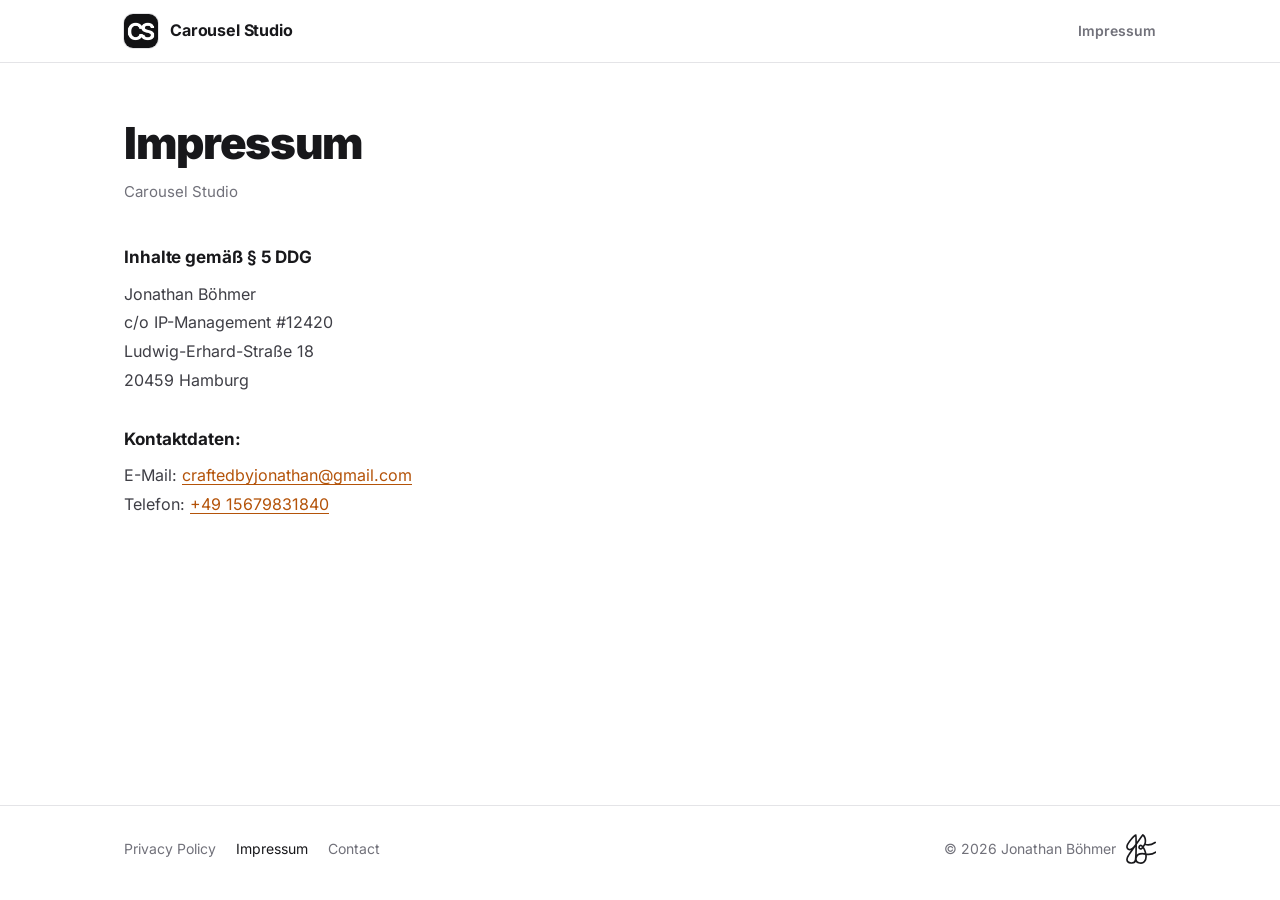
==== carousel-studio/impressum/index.html @ f4ceae3f "Add the Impressum, and encode contact details against address harvesters Co-Authored-By: Claude Opus" ====
<!doctype html>
<html lang="de">
<head>
  <meta charset="utf-8">
  <meta name="viewport" content="width=device-width, initial-scale=1">
  <title>Impressum – Carousel Studio</title>
  <meta name="description" content="Impressum (Angaben gemäß § 5 DDG) für die App Carousel Studio.">
  <meta name="color-scheme" content="light dark">
  <link rel="icon" type="image/png" href="../../assets/favicon-64.png">
  <link rel="apple-touch-icon" href="../../assets/carousel-studio-icon.png">
  <link rel="stylesheet" href="../../assets/site.css">
  <script src="../../assets/contact.js" defer></script>
</head>
<body>
  <header class="site-header">
    <div class="bar">
      <a class="brand" href="../../"><img src="../../assets/carousel-studio-icon.png" alt="" width="34" height="34"><span>Carousel Studio</span></a>
      <span class="section">Impressum</span>
    </div>
  </header>

  <main class="page page-single">
    <div class="hero">
      <h1>Impressum</h1>
      <p class="meta"><span>Carousel Studio</span></p>
    </div>

    <article class="imprint">
      <section aria-labelledby="angaben">
        <h2 id="angaben">Inhalte gemäß § 5 DDG</h2>
        <p>Jonathan Böhmer<br>
        c/o IP-Management #12420<br>
        Ludwig-Erhard-Straße 18<br>
        20459 Hamburg</p>
      </section>

      <section aria-labelledby="kontakt">
        <h2 id="kontakt">Kontaktdaten:</h2>
        <p>E-Mail: <a class="pc" data-k="m" data-v="bW9jLmxpYW1nQG5haHRhbm9qeWJkZXRmYXJj">&#99;&#114;&#97;&#102;&#116;&#101;&#100;&#98;&#121;&#106;&#111;&#110;&#97;&#116;&#104;&#97;&#110;<span class="pc-x" aria-hidden="true">no-spam.</span>&#64;&#103;&#109;&#97;&#105;&#108;&#46;&#99;&#111;&#109;</a><br>
        Telefon: <a class="pc" data-k="t" data-v="MDQ4MTM4OTc2NTE5NCs=">&#43;&#52;&#57;&#32;&#49;&#53;&#54;<span class="pc-x" aria-hidden="true">0000</span>&#55;&#57;&#56;&#51;&#49;&#56;&#52;&#48;</a></p>
      </section>
    </article>
  </main>

  <footer class="site-footer">
    <div class="bar">
      <nav aria-label="Legal">
        <a href="../../carousel-studio/privacy/">Privacy Policy</a>
        <a href="../../carousel-studio/impressum/" aria-current="page">Impressum</a>
        <a class="pc" data-k="m" data-v="bW9jLmxpYW1nQG5haHRhbm9qeWJkZXRmYXJj">Contact</a>
      </nav>
      <div class="maker"><span>© 2026 Jonathan Böhmer</span><svg aria-hidden="true" focusable="false" viewBox="0 0 191 189" fill="none" xmlns="http://www.w3.org/2000/svg">
<path d="M62.8626 66.6207C61.7168 68.2742 60.5823 69.8631 59.4593 71.3875M59.4593 71.3875C42.921 93.8382 28.6163 100.819 18.1163 97.6271C7.6163 94.4348 6.11631 83.1271 6.11631 83.1271C3.11632 59.1271 59.1163 4.12714 61.6164 6.29047C62.7768 7.29461 63.614 33.9391 63.8281 65.1051M59.4593 71.3875C39.4261 100.207 20.1163 128.127 20.1163 128.127C9.61631 145.127 6.47837 148.127 6.11631 158.627C5.11633 187.627 56.6163 192.319 60.1163 163.319C61.9918 147.78 64.0752 101.084 63.8281 65.1051M59.4593 71.3875C60.9141 69.2947 62.3728 67.1971 63.8281 65.1051M63.8281 65.1051C82.3511 38.4791 100.339 12.7619 103.116 9.29044C104.913 7.04449 105.528 5.95827 106.116 6.00174C106.277 6.01364 106.436 6.11007 106.616 6.29044C107.116 6.79044 116.116 11.9348 120.116 27.1271C124.116 42.3195 123.116 48.6271 120.116 59.1271C118.573 64.5296 113.323 74.0352 106.615 81.9916M106.615 81.9916C103.616 91.8195 91.6163 95.8195 86.6163 92.3195C81.6163 88.8195 80.1163 80.3195 86.1163 74.8195C92.1163 69.3195 99.6163 71.3195 106.615 81.9916ZM106.615 81.9916C111.871 88.1657 115.067 95.4644 116.616 99.6271C119.605 107.659 122.902 116.947 124.755 126.604M124.755 126.604C127.862 142.798 127.402 161.819 115.616 174.319C99.9728 190.911 53.4289 184.252 64.1163 148.627C71.5439 123.869 92.6163 120.101 124.755 126.604ZM124.755 126.604C143.116 130.319 159.616 133.819 187.116 114.819M118.028 65.0004C127.975 66.5796 145.616 78.3195 183.616 53.3195" stroke="currentColor" stroke-width="10.5" stroke-linecap="round" stroke-linejoin="round"/>
</svg></div>
    </div>
  </footer>
</body>
</html>
---- assets/site.css ----
/* Carousel Studio – legal pages. Everything is served from this site: no external fonts, scripts
   or images, so a visit sends nothing to anyone but the host. */

@font-face { font-family: Inter; font-style: normal; font-weight: 400; font-display: swap; src: url(fonts/inter-latin-400-normal.woff2) format('woff2'); }
@font-face { font-family: Inter; font-style: normal; font-weight: 600; font-display: swap; src: url(fonts/inter-latin-600-normal.woff2) format('woff2'); }
@font-face { font-family: Inter; font-style: normal; font-weight: 700; font-display: swap; src: url(fonts/inter-latin-700-normal.woff2) format('woff2'); }
@font-face { font-family: Inter; font-style: normal; font-weight: 900; font-display: swap; src: url(fonts/inter-latin-900-normal.woff2) format('woff2'); }

:root {
  --bg: #ffffff;
  --surface: #f6f6f7;
  --text: #18181b;
  --body: #3f3f46;
  --muted: #71717a;
  --rule: #e4e4e7;
  --accent: #b45309;
  --accent-soft: rgba(245, 158, 11, 0.12);
  color-scheme: light;
}
@media (prefers-color-scheme: dark) {
  :root {
    --bg: #121214;
    --surface: #1c1c1f;
    --text: #f4f4f5;
    --body: #d4d4d8;
    --muted: #a1a1aa;
    --rule: #2a2a2e;
    --accent: #ffb900;
    --accent-soft: rgba(255, 185, 0, 0.12);
    color-scheme: dark;
  }
}

* { box-sizing: border-box; }
html { scroll-behavior: smooth; scroll-padding-top: 88px; }
@media (prefers-reduced-motion: reduce) { html { scroll-behavior: auto; } }
body {
  margin: 0;
  background: var(--bg);
  color: var(--body);
  font: 16px/1.7 Inter, -apple-system, BlinkMacSystemFont, "Segoe UI", Roboto, Helvetica, Arial, sans-serif;
  -webkit-text-size-adjust: 100%;
  text-rendering: optimizeLegibility;
  /* The footer stays at the bottom of the window on a short page */
  min-height: 100vh;
  display: flex;
  flex-direction: column;
}
body > main { flex: 1 0 auto; width: 100%; }
a { color: var(--accent); text-underline-offset: 3px; }
/* Contact details: the decoy inside them (see contact.js) never shows */
.pc-x { display: none !important; }
a:focus-visible { outline: 2px solid var(--accent); outline-offset: 3px; border-radius: 4px; }

/* Header: the app's mark and name */
.site-header {
  position: sticky; top: 0; z-index: 10;
  background: color-mix(in srgb, var(--bg) 92%, transparent);
  backdrop-filter: saturate(1.4) blur(10px);
  -webkit-backdrop-filter: saturate(1.4) blur(10px);
  border-bottom: 1px solid var(--rule);
}
.site-header .bar { max-width: 1080px; margin: 0 auto; padding: 14px 24px; display: flex; align-items: center; justify-content: space-between; gap: 16px; }
.brand { display: inline-flex; align-items: center; gap: 12px; color: var(--text); text-decoration: none; font-weight: 700; letter-spacing: -0.01em; }
.brand img { width: 34px; height: 34px; border-radius: 9px; box-shadow: 0 0 0 1px var(--rule); }
.site-header .section { color: var(--muted); font-size: 0.875rem; font-weight: 600; }

/* Page layout: contents beside the text on wide screens, above it on narrow ones */
.page { max-width: 1080px; margin: 0 auto; padding: 56px 24px 80px; display: grid; grid-template-columns: 260px minmax(0, 1fr); gap: 64px; align-content: start; }
.page > .hero { grid-column: 1 / -1; }
.hero .eyebrow { margin: 0 0 10px; color: var(--accent); font-size: 0.8125rem; font-weight: 700; letter-spacing: 0.08em; text-transform: uppercase; }
.hero h1 { margin: 0; color: var(--text); font-size: 2.75rem; line-height: 1.1; font-weight: 900; letter-spacing: -0.03em; }
.hero .meta { margin: 12px 0 0; color: var(--muted); font-size: 0.9375rem; }
.hero .meta span + span::before { content: "·"; margin: 0 10px; }

.toc { position: sticky; top: 96px; align-self: start; }
.toc summary { margin: 0 0 12px; color: var(--muted); font-size: 0.75rem; font-weight: 700; letter-spacing: 0.08em; text-transform: uppercase; list-style: none; cursor: default; pointer-events: none; }
.toc summary::-webkit-details-marker { display: none; }
.toc ol { list-style: none; margin: 0; padding: 0; counter-reset: toc; }
.toc li { counter-increment: toc; }
.toc a { display: flex; gap: 8px; padding: 5px 0; color: var(--muted); font-size: 0.8125rem; line-height: 1.45; text-decoration: none; }
.toc a::before { content: counter(toc) "."; flex: 0 0 1.75em; font-variant-numeric: tabular-nums; }
.toc a:hover { color: var(--text); }

article { max-width: 680px; min-width: 0; }
article > p:first-child { margin-top: 0; }
section { margin-top: 40px; }
section h2 { display: flex; gap: 0.5em; margin: 0 0 10px; color: var(--text); font-size: 1.0625rem; line-height: 1.45; font-weight: 700; letter-spacing: -0.005em; }
section h2 .num { flex: 0 0 auto; color: var(--accent); font-variant-numeric: tabular-nums; }
p { margin: 0 0 14px; }
section ul { margin: 0 0 14px; padding-left: 1.25em; }
section li { margin: 6px 0; padding-left: 0.25em; }
section li::marker { color: var(--accent); }
p:last-child { margin-bottom: 0; }

.contact-card { margin-top: 48px; padding: 22px 24px; border-radius: 14px; background: var(--surface); border: 1px solid var(--rule); }
.contact-card h2 { margin: 0 0 10px; color: var(--text); font-size: 1rem; font-weight: 700; }
.contact-card .who { margin: 0; color: var(--muted); font-size: 0.9375rem; }
.contact-card .mail { display: inline-block; margin-top: 2px; font-weight: 600; overflow-wrap: anywhere; }
.attribution { margin-top: 24px; color: var(--muted); font-size: 0.8125rem; line-height: 1.6; text-wrap: balance; }

/* A short page without contents (the Impressum): one column */
.page-single { grid-template-columns: minmax(0, 1fr); row-gap: 40px; }
.page-single > article { max-width: 680px; }
.imprint section { margin-top: 32px; }
.imprint section:first-child { margin-top: 0; }
.imprint p { line-height: 1.8; }

/* Footer: the maker's mark */
.site-footer { border-top: 1px solid var(--rule); }
.site-footer .bar { max-width: 1080px; margin: 0 auto; padding: 28px 24px 36px; display: flex; align-items: center; justify-content: space-between; gap: 16px; color: var(--muted); font-size: 0.875rem; }
.site-footer nav { display: flex; gap: 20px; }
.site-footer nav a { color: var(--muted); text-decoration: none; }
.site-footer nav a:hover, .site-footer nav a[aria-current="page"] { color: var(--text); }
.maker { display: inline-flex; align-items: center; gap: 10px; color: var(--text); }
.maker span { color: var(--muted); }
.maker svg { height: 30px; width: auto; }

/* Start page */
.home { max-width: 680px; margin: 0 auto; padding: 72px 24px 96px; }
.home .app { display: flex; align-items: center; gap: 18px; }
.home .app img { width: 72px; height: 72px; border-radius: 18px; box-shadow: 0 0 0 1px var(--rule), 0 12px 30px -12px rgba(0, 0, 0, 0.35); }
.home h1 { margin: 0; color: var(--text); font-size: 2.25rem; line-height: 1.1; font-weight: 900; letter-spacing: -0.03em; }
.home .tagline { margin: 6px 0 0; color: var(--muted); }
.links { list-style: none; margin: 48px 0 0; padding: 0; border-top: 1px solid var(--rule); }
.links li { border-bottom: 1px solid var(--rule); }
.links a { display: flex; justify-content: space-between; align-items: center; padding: 18px 2px; color: var(--text); font-weight: 600; text-decoration: none; }
.links a::after { content: "›"; color: var(--muted); font-size: 1.25rem; line-height: 1; }
.links a:hover { color: var(--accent); }

@media (max-width: 860px) {
  .page { grid-template-columns: minmax(0, 1fr); gap: 28px; padding-top: 40px; }
  .toc { position: static; border-radius: 14px; background: var(--surface); border: 1px solid var(--rule); }
  .toc summary { margin: 0; padding: 14px 18px; display: flex; justify-content: space-between; align-items: center; pointer-events: auto; cursor: pointer; color: var(--text); }
  .toc summary::after { content: "›"; font-size: 1.25rem; line-height: 1; color: var(--muted); transform: rotate(90deg); transition: transform 0.2s; }
  .toc details:not([open]) summary::after { transform: rotate(0deg); }
  .toc ol { padding: 0 18px 14px; }
  .hero h1 { font-size: 2.125rem; }
  body { font-size: 15.5px; }
}
@media (max-width: 480px) {
  .site-header .bar, .page, .site-footer .bar, .home { padding-left: 20px; padding-right: 20px; }
  .site-header .section { display: none; }
  .page { padding-bottom: 56px; }
  /* Footer on a phone: a centred sign-off – the maker's mark, the copyright, then the links */
  .site-footer .bar { flex-direction: column-reverse; align-items: center; gap: 18px; padding-top: 32px; padding-bottom: 40px; text-align: center; }
  .maker { flex-direction: column-reverse; gap: 10px; }
  .maker svg { height: 40px; }
  .site-footer nav { gap: 24px; }
}
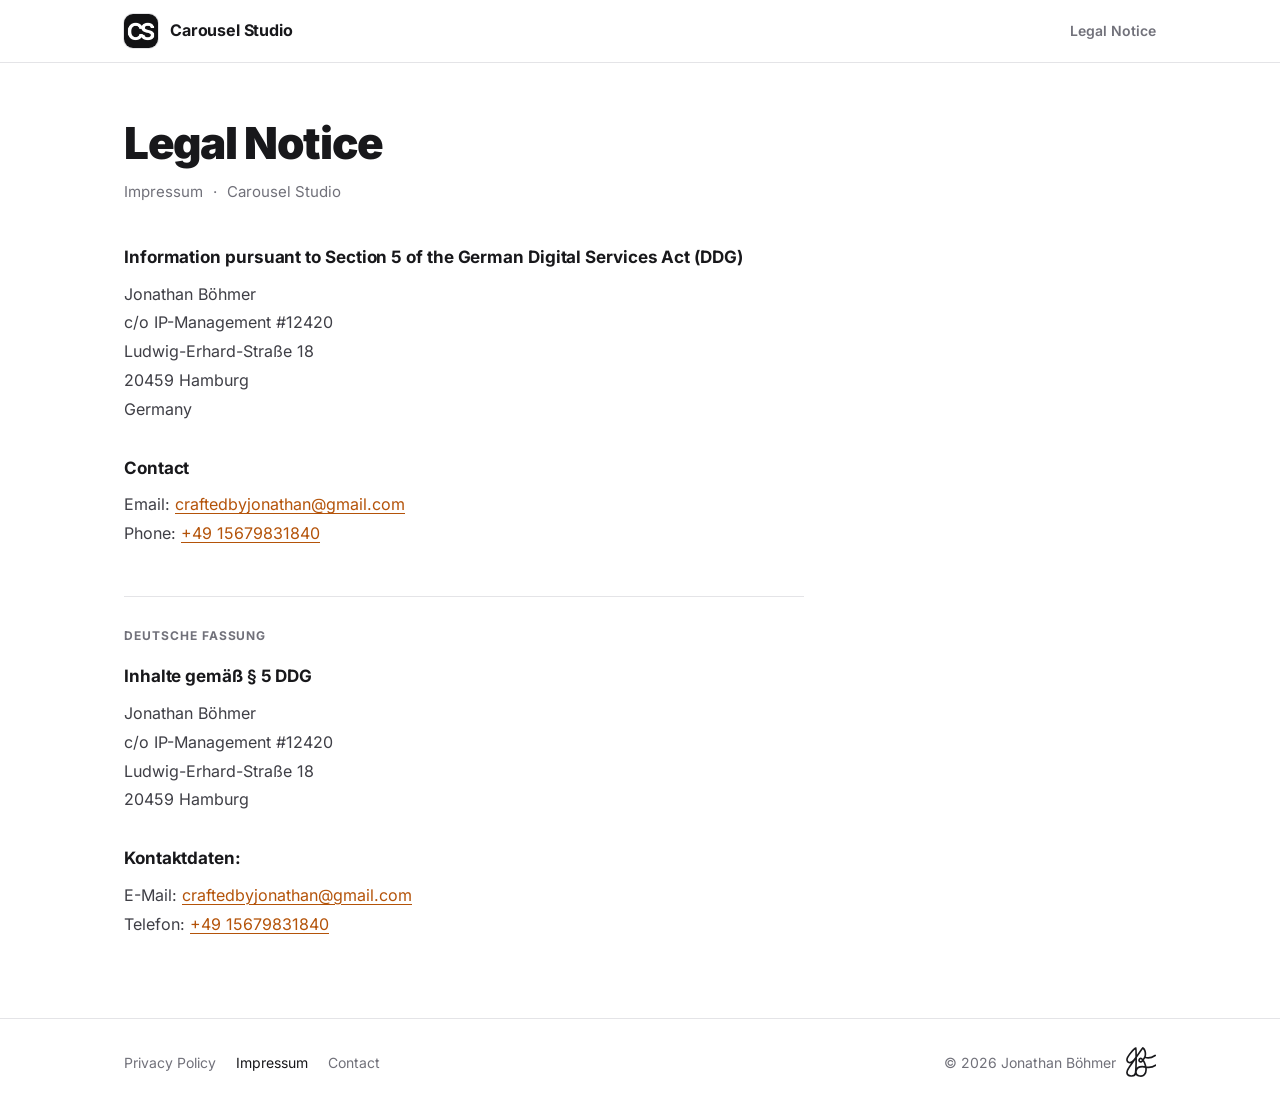
==== commit 9cdfc85d: "Impressum in English, with the German original kept below Co-Authored-By: Claude Opus 5.5 <noreply@a" ====
--- a/carousel-studio/impressum/index.html
+++ b/carousel-studio/impressum/index.html
@@ -1,10 +1,10 @@
 <!doctype html>
-<html lang="de">
+<html lang="en">
 <head>
   <meta charset="utf-8">
   <meta name="viewport" content="width=device-width, initial-scale=1">
-  <title>Impressum – Carousel Studio</title>
-  <meta name="description" content="Impressum (Angaben gemäß § 5 DDG) für die App Carousel Studio.">
+  <title>Legal Notice (Impressum) – Carousel Studio</title>
+  <meta name="description" content="Legal notice (Impressum, § 5 DDG) for the Carousel Studio app.">
   <meta name="color-scheme" content="light dark">
   <link rel="icon" type="image/png" href="../../assets/favicon-64.png">
   <link rel="apple-touch-icon" href="../../assets/carousel-studio-icon.png">
@@ -15,30 +15,48 @@
   <header class="site-header">
     <div class="bar">
       <a class="brand" href="../../"><img src="../../assets/carousel-studio-icon.png" alt="" width="34" height="34"><span>Carousel Studio</span></a>
-      <span class="section">Impressum</span>
+      <span class="section">Legal Notice</span>
     </div>
   </header>
 
   <main class="page page-single">
     <div class="hero">
-      <h1>Impressum</h1>
-      <p class="meta"><span>Carousel Studio</span></p>
+      <h1>Legal Notice</h1>
+      <p class="meta"><span lang="de">Impressum</span><span>Carousel Studio</span></p>
     </div>
 
     <article class="imprint">
-      <section aria-labelledby="angaben">
-        <h2 id="angaben">Inhalte gemäß § 5 DDG</h2>
+      <section aria-labelledby="information">
+        <h2 id="information">Information pursuant to Section 5 of the German Digital Services Act (DDG)</h2>
         <p>Jonathan Böhmer<br>
         c/o IP-Management #12420<br>
         Ludwig-Erhard-Straße 18<br>
-        20459 Hamburg</p>
+        20459 Hamburg<br>
+        Germany</p>
       </section>
 
-      <section aria-labelledby="kontakt">
-        <h2 id="kontakt">Kontaktdaten:</h2>
-        <p>E-Mail: <a class="pc" data-k="m" data-v="bW9jLmxpYW1nQG5haHRhbm9qeWJkZXRmYXJj">&#99;&#114;&#97;&#102;&#116;&#101;&#100;&#98;&#121;&#106;&#111;&#110;&#97;&#116;&#104;&#97;&#110;<span class="pc-x" aria-hidden="true">no-spam.</span>&#64;&#103;&#109;&#97;&#105;&#108;&#46;&#99;&#111;&#109;</a><br>
-        Telefon: <a class="pc" data-k="t" data-v="MDQ4MTM4OTc2NTE5NCs=">&#43;&#52;&#57;&#32;&#49;&#53;&#54;<span class="pc-x" aria-hidden="true">0000</span>&#55;&#57;&#56;&#51;&#49;&#56;&#52;&#48;</a></p>
+      <section aria-labelledby="contact">
+        <h2 id="contact">Contact</h2>
+        <p>Email: <a class="pc" data-k="m" data-v="bW9jLmxpYW1nQG5haHRhbm9qeWJkZXRmYXJj">&#99;&#114;&#97;&#102;&#116;&#101;&#100;&#98;&#121;&#106;&#111;&#110;&#97;&#116;&#104;&#97;&#110;<span class="pc-x" aria-hidden="true">no-spam.</span>&#64;&#103;&#109;&#97;&#105;&#108;&#46;&#99;&#111;&#109;</a><br>
+        Phone: <a class="pc" data-k="t" data-v="MDQ4MTM4OTc2NTE5NCs=">&#43;&#52;&#57;&#32;&#49;&#53;&#54;<span class="pc-x" aria-hidden="true">0000</span>&#55;&#57;&#56;&#51;&#49;&#56;&#52;&#48;</a></p>
       </section>
+
+      <div class="imprint-de" lang="de">
+        <p class="imprint-label">Deutsche Fassung</p>
+        <section aria-labelledby="angaben">
+          <h2 id="angaben">Inhalte gemäß § 5 DDG</h2>
+          <p>Jonathan Böhmer<br>
+        c/o IP-Management #12420<br>
+        Ludwig-Erhard-Straße 18<br>
+        20459 Hamburg</p>
+        </section>
+
+        <section aria-labelledby="kontakt">
+          <h2 id="kontakt">Kontaktdaten:</h2>
+          <p>E-Mail: <a class="pc" data-k="m" data-v="bW9jLmxpYW1nQG5haHRhbm9qeWJkZXRmYXJj">&#99;&#114;&#97;&#102;&#116;&#101;&#100;&#98;&#121;&#106;&#111;&#110;&#97;&#116;&#104;&#97;&#110;<span class="pc-x" aria-hidden="true">no-spam.</span>&#64;&#103;&#109;&#97;&#105;&#108;&#46;&#99;&#111;&#109;</a><br>
+          Telefon: <a class="pc" data-k="t" data-v="MDQ4MTM4OTc2NTE5NCs=">&#43;&#52;&#57;&#32;&#49;&#53;&#54;<span class="pc-x" aria-hidden="true">0000</span>&#55;&#57;&#56;&#51;&#49;&#56;&#52;&#48;</a></p>
+        </section>
+      </div>
     </article>
   </main>
 
--- a/assets/site.css
+++ b/assets/site.css
@@ -105,6 +105,9 @@
 .imprint section { margin-top: 32px; }
 .imprint section:first-child { margin-top: 0; }
 .imprint p { line-height: 1.8; }
+.imprint-de { margin-top: 48px; padding-top: 28px; border-top: 1px solid var(--rule); }
+.imprint-label { margin: 0 0 18px; color: var(--muted); font-size: 0.75rem; font-weight: 700; letter-spacing: 0.08em; text-transform: uppercase; }
+.imprint-de section:first-of-type { margin-top: 0; }
 
 /* Footer: the maker's mark */
 .site-footer { border-top: 1px solid var(--rule); }
